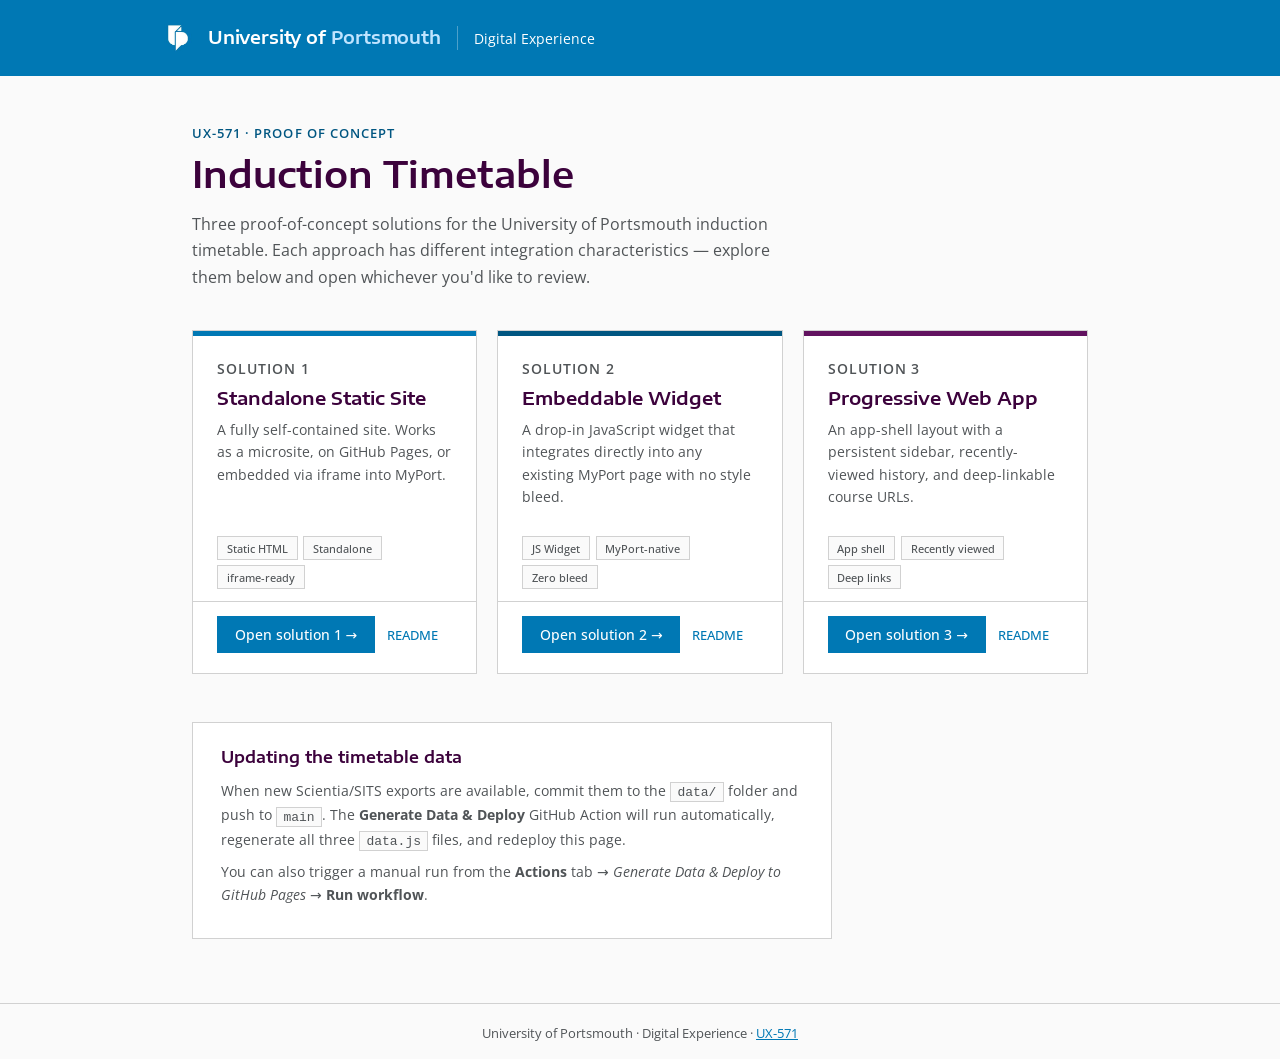
==== index.html @ 34054693 "updated files" ====
<!DOCTYPE html>
<html lang="en">
<head>
  <meta charset="UTF-8">
  <meta name="viewport" content="width=device-width, initial-scale=1.0">
  <title>Induction Timetable PoC | University of Portsmouth</title>
  <link rel="icon" type="image/png" href="favicon.png">
  <link rel="preconnect" href="https://fonts.googleapis.com">
  <link href="https://fonts.googleapis.com/css2?family=Open+Sans:wght@400;600;700&family=Encode+Sans+Expanded:wght@500;700&display=swap" rel="stylesheet">
  <style>
    *, *::before, *::after { box-sizing: border-box; margin: 0; padding: 0; }

    :root {
      --navy:      #0078B4;
      --navy-dark: #004F76;
      --heading:   #3C023C;
      --gold:      #621360;
      --teal:      #005681;
      --bg:        #FAFAFA;
      --surface:   #ffffff;
      --border:    #D1D1D1;
      --text:      #3C3C3C;
      --textm:     #505457;
      --focus:     #0078B4;
    }

    body {
      font-family: 'Open Sans', system-ui, sans-serif;
      background: var(--bg);
      color: var(--text);
      min-height: 100vh;
    }

    /* ── Header ── */
    .site-header {
      background: var(--navy);
      color: #fff;
      padding: 0 2rem;
    }
    .header-inner {
      max-width: 960px;
      margin: 0 auto;
      display: flex;
      align-items: center;
      gap: 1rem;
      padding: 1.25rem 0;
    }
    .uop-wordmark {
      display: inline-flex;
      align-items: center;
      gap: 0.75rem;
      font-family: 'Encode Sans Expanded', Helvetica, sans-serif;
      font-size: 1.1rem;
      font-weight: 600;
      letter-spacing: -0.01em;
      color: #fff;
      text-decoration: none;
      line-height: 1.2;
    }
    .uop-wordmark .wordmark-text span { color: #BFE4FF; }
    .header-divider {
      width: 1px;
      height: 1.5rem;
      background: rgba(255,255,255,0.3);
    }
    .header-context {
      font-size: 0.875rem;
      color: #FFFFFF;
    }

    /* ── Main ── */
    main {
      max-width: 960px;
      margin: 0 auto;
      padding: 3rem 2rem 4rem;
    }

    .page-eyebrow {
      font-size: 0.8125rem;
      font-weight: 600;
      letter-spacing: 0.08em;
      text-transform: uppercase;
      color: var(--teal);
      margin-bottom: 0.6rem;
    }
    h1 {
      font-family: 'Encode Sans Expanded', Helvetica, sans-serif;
      font-size: clamp(1.75rem, 4vw, 2.25rem);
      font-weight: 600;
      color: var(--heading);
      line-height: 1.2;
      margin-bottom: 1rem;
    }
    .page-intro {
      font-size: 1rem;
      color: var(--textm);
      line-height: 1.65;
      max-width: 600px;
      margin-bottom: 2.5rem;
    }

    /* ── Cards ── */
    .card-grid {
      display: grid;
      grid-template-columns: repeat(auto-fill, minmax(270px, 1fr));
      gap: 1.25rem;
      margin-bottom: 3rem;
    }

    .card {
      background: var(--surface);
      border: 1px solid var(--border);
      border-radius: 0;
      overflow: hidden;
      display: flex;
      flex-direction: column;
      transition: box-shadow 0.15s, transform 0.15s;
    }
    .card:hover {
      box-shadow: 0 4px 20px rgba(0,33,71,0.12);
      transform: translateY(-2px);
    }

    .card-accent {
      height: 5px;
    }
    .card-accent-1 { background: var(--navy); }
    .card-accent-2 { background: var(--teal); }
    .card-accent-3 { background: var(--gold); }

    .card-body {
      padding: 1.4rem 1.5rem 1rem;
      flex: 1;
    }
    .card-label {
      font-size: 0.72rem;
      font-weight: 600;
      letter-spacing: 0.07em;
      text-transform: uppercase;
      color: var(--textm);
      margin-bottom: 0.35rem;
    }
    .card h2 {
      font-family: 'Encode Sans Expanded', Helvetica, sans-serif;
      font-size: 1.15rem;
      font-weight: 600;
      color: var(--heading);
      margin-bottom: 0.6rem;
      line-height: 1.25;
    }
    .card p {
      font-size: 0.875rem;
      color: var(--textm);
      line-height: 1.6;
    }

    .card-tags {
      display: flex;
      flex-wrap: wrap;
      gap: 0.35rem;
      padding: 0.75rem 1.5rem;
    }
    .tag {
      font-size: 0.7rem;
      font-weight: 500;
      padding: 0.2rem 0.55rem;
      border-radius: 0;
      background: var(--bg);
      color: var(--textm);
      border: 1px solid var(--border);
    }

    .card-footer {
      padding: 0.9rem 1.5rem 1.25rem;
      border-top: 1px solid var(--border);
      display: flex;
      align-items: center;
      gap: 0.75rem;
    }
    .btn-primary {
      display: inline-flex;
      align-items: center;
      gap: 0.4rem;
      padding: 0.55rem 1.1rem;
      background: var(--navy);
      color: #fff;
      text-decoration: none;
      border-radius: 0;
      font-size: 0.875rem;
      font-weight: 500;
      transition: background 0.15s;
    }
    .btn-primary:hover { background: var(--navy-dark); }
    .btn-primary:focus-visible {
      outline: 3px solid var(--focus);
      outline-offset: 2px;
    }
    .btn-secondary {
      display: inline-flex;
      align-items: center;
      gap: 0.4rem;
      font-size: 0.8125rem;
      color: var(--navy);
      text-decoration: underline;
      text-decoration-color: transparent;
      font-weight: 500;
      transition: text-decoration-color 0.15s;
    }
    .btn-secondary:hover { text-decoration-color: currentColor; }
    .btn-secondary:focus-visible {
      outline: 3px solid var(--focus);
      outline-offset: 2px;
      border-radius: 0;
    }

    /* ── Info section ── */
    .info-section {
      background: var(--surface);
      border: 1px solid var(--border);
      border-radius: 0;
      padding: 1.5rem 1.75rem;
      max-width: 640px;
    }
    .info-section h2 {
      font-family: 'Encode Sans Expanded', Helvetica, sans-serif;
      font-size: 1rem;
      font-weight: 600;
      color: var(--heading);
      margin-bottom: 0.75rem;
    }
    .info-section p {
      font-size: 0.875rem;
      color: var(--textm);
      line-height: 1.65;
      margin-bottom: 0.5rem;
    }
    .info-section code {
      font-size: 0.8125rem;
      background: var(--bg);
      border: 1px solid var(--border);
      padding: 0.1rem 0.4rem;
      border-radius: 0;
    }

    /* ── Footer ── */
    .site-footer {
      border-top: 1px solid var(--border);
      padding: 1.25rem 2rem;
      text-align: center;
      font-size: 0.8125rem;
      color: var(--textm);
    }
    .site-footer a {
      color: var(--navy);
      text-decoration: underline;
    }

    @media (max-width: 520px) {
      main { padding: 2rem 1.25rem 3rem; }
      .card-grid { grid-template-columns: 1fr; }
    }
  </style>
</head>
<body>

<a class="sr-only" href="#main" style="position:absolute;left:-9999px;top:auto;width:1px;height:1px;overflow:hidden;focus:{position:static;width:auto;height:auto;}">Skip to main content</a>

<header class="site-header" role="banner">
  <div class="header-inner">
    <a class="uop-wordmark" href="https://www.port.ac.uk" aria-label="University of Portsmouth">
      <img src="favicon.png" alt="" width="36" height="36" style="display:block">
      <span class="wordmark-text">University of <span>Portsmouth</span></span>
    </a>
    <div class="header-divider" aria-hidden="true"></div>
    <span class="header-context">Digital Experience</span>
  </div>
</header>

<main id="main">
  <p class="page-eyebrow" aria-hidden="true">UX-571 · Proof of concept</p>
  <h1>Induction Timetable</h1>
  <p class="page-intro">Three proof-of-concept solutions for the University of Portsmouth induction timetable. Each approach has different integration characteristics — explore them below and open whichever you'd like to review.</p>

  <div class="card-grid" role="list">

    <!-- Solution 1 -->
    <article class="card" role="listitem">
      <div class="card-accent card-accent-1" aria-hidden="true"></div>
      <div class="card-body">
        <p class="card-label">Solution 1</p>
        <h2>Standalone Static Site</h2>
        <p>A fully self-contained site. Works as a microsite, on GitHub Pages, or embedded via iframe into MyPort.</p>
      </div>
      <div class="card-tags" aria-label="Solution tags">
        <span class="tag">Static HTML</span>
        <span class="tag">Standalone</span>
        <span class="tag">iframe-ready</span>
      </div>
      <div class="card-footer">
        <a class="btn-primary" href="solution1/index.html">Open solution 1 →</a>
        <a class="btn-secondary" href="solution1/README.md">README</a>
      </div>
    </article>

    <!-- Solution 2 -->
    <article class="card" role="listitem">
      <div class="card-accent card-accent-2" aria-hidden="true"></div>
      <div class="card-body">
        <p class="card-label">Solution 2</p>
        <h2>Embeddable Widget</h2>
        <p>A drop-in JavaScript widget that integrates directly into any existing MyPort page with no style bleed.</p>
      </div>
      <div class="card-tags" aria-label="Solution tags">
        <span class="tag">JS Widget</span>
        <span class="tag">MyPort-native</span>
        <span class="tag">Zero bleed</span>
      </div>
      <div class="card-footer">
        <a class="btn-primary" href="solution2/demo-search-page.html">Open solution 2 →</a>
        <a class="btn-secondary" href="solution2/README.md">README</a>
      </div>
    </article>

    <!-- Solution 3 -->
    <article class="card" role="listitem">
      <div class="card-accent card-accent-3" aria-hidden="true"></div>
      <div class="card-body">
        <p class="card-label">Solution 3</p>
        <h2>Progressive Web App</h2>
        <p>An app-shell layout with a persistent sidebar, recently-viewed history, and deep-linkable course URLs.</p>
      </div>
      <div class="card-tags" aria-label="Solution tags">
        <span class="tag">App shell</span>
        <span class="tag">Recently viewed</span>
        <span class="tag">Deep links</span>
      </div>
      <div class="card-footer">
        <a class="btn-primary" href="solution3/index.html">Open solution 3 →</a>
        <a class="btn-secondary" href="solution3/README.md">README</a>
      </div>
    </article>

  </div>

  <div class="info-section">
    <h2>Updating the timetable data</h2>
    <p>When new Scientia/SITS exports are available, commit them to the <code>data/</code> folder and push to <code>main</code>. The <strong>Generate Data &amp; Deploy</strong> GitHub Action will run automatically, regenerate all three <code>data.js</code> files, and redeploy this page.</p>
    <p>You can also trigger a manual run from the <strong>Actions</strong> tab → <em>Generate Data &amp; Deploy to GitHub Pages</em> → <strong>Run workflow</strong>.</p>
  </div>
</main>

<footer class="site-footer" role="contentinfo">
  University of Portsmouth · Digital Experience · <a href="https://digitaluop.atlassian.net/browse/UX-571">UX-571</a>
</footer>

</body>
</html>
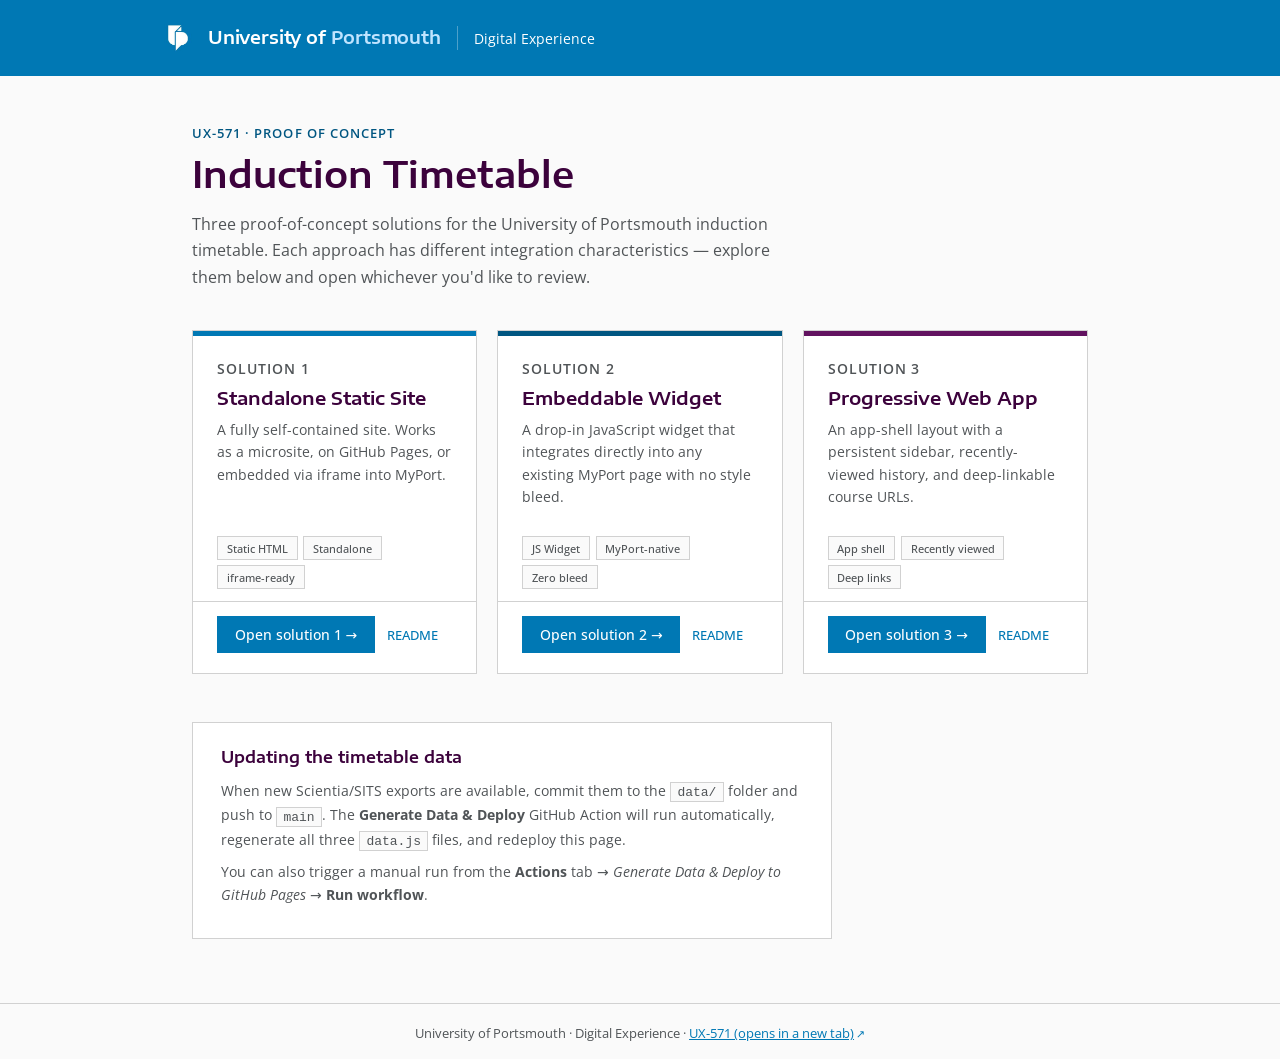
==== commit dd53f4d2: "Minor fixes and WCAG audit" ====
--- a/index.html
+++ b/index.html
@@ -31,6 +31,15 @@
       min-height: 100vh;
     }
 
+    /* Marker on links that leave this site — decorative; the
+       visually hidden "(opens in a new tab)" carries the meaning. */
+    .external-link-marker {
+      display: inline-block;
+      margin-left: 0.15em;
+      font-size: 0.85em;
+      line-height: 1;
+    }
+
     /* ── Header ── */
     .site-header {
       background: var(--navy);
@@ -267,7 +276,7 @@
 
 <header class="site-header" role="banner">
   <div class="header-inner">
-    <a class="uop-wordmark" href="https://www.port.ac.uk" aria-label="University of Portsmouth">
+    <a class="uop-wordmark" href="https://www.port.ac.uk" target="_blank" rel="noopener noreferrer" data-external-link aria-label="University of Portsmouth (opens in a new tab)">
       <img src="favicon.png" alt="" width="36" height="36" style="display:block">
       <span class="wordmark-text">University of <span>Portsmouth</span></span>
     </a>
@@ -281,17 +290,17 @@
   <h1>Induction Timetable</h1>
   <p class="page-intro">Three proof-of-concept solutions for the University of Portsmouth induction timetable. Each approach has different integration characteristics — explore them below and open whichever you'd like to review.</p>
 
-  <div class="card-grid" role="list">
+  <div class="card-grid">
 
     <!-- Solution 1 -->
-    <article class="card" role="listitem">
+    <article class="card">
       <div class="card-accent card-accent-1" aria-hidden="true"></div>
       <div class="card-body">
         <p class="card-label">Solution 1</p>
         <h2>Standalone Static Site</h2>
         <p>A fully self-contained site. Works as a microsite, on GitHub Pages, or embedded via iframe into MyPort.</p>
       </div>
-      <div class="card-tags" aria-label="Solution tags">
+      <div class="card-tags">
         <span class="tag">Static HTML</span>
         <span class="tag">Standalone</span>
         <span class="tag">iframe-ready</span>
@@ -303,14 +312,14 @@
     </article>
 
     <!-- Solution 2 -->
-    <article class="card" role="listitem">
+    <article class="card">
       <div class="card-accent card-accent-2" aria-hidden="true"></div>
       <div class="card-body">
         <p class="card-label">Solution 2</p>
         <h2>Embeddable Widget</h2>
         <p>A drop-in JavaScript widget that integrates directly into any existing MyPort page with no style bleed.</p>
       </div>
-      <div class="card-tags" aria-label="Solution tags">
+      <div class="card-tags">
         <span class="tag">JS Widget</span>
         <span class="tag">MyPort-native</span>
         <span class="tag">Zero bleed</span>
@@ -322,14 +331,14 @@
     </article>
 
     <!-- Solution 3 -->
-    <article class="card" role="listitem">
+    <article class="card">
       <div class="card-accent card-accent-3" aria-hidden="true"></div>
       <div class="card-body">
         <p class="card-label">Solution 3</p>
         <h2>Progressive Web App</h2>
         <p>An app-shell layout with a persistent sidebar, recently-viewed history, and deep-linkable course URLs.</p>
       </div>
-      <div class="card-tags" aria-label="Solution tags">
+      <div class="card-tags">
         <span class="tag">App shell</span>
         <span class="tag">Recently viewed</span>
         <span class="tag">Deep links</span>
@@ -350,8 +359,10 @@
 </main>
 
 <footer class="site-footer" role="contentinfo">
-  University of Portsmouth · Digital Experience · <a href="https://digitaluop.atlassian.net/browse/UX-571">UX-571</a>
+  University of Portsmouth · Digital Experience · <a href="https://digitaluop.atlassian.net/browse/UX-571" target="_blank" rel="noopener noreferrer" data-external-link>UX-571<span class="sr-only"> (opens in a new tab)</span><span class="external-link-marker" aria-hidden="true">↗</span></a>
 </footer>
 
+  <!-- Any link that leaves this site opens in a new tab and says so. -->
+  <script src="external-links.js"></script>
 </body>
 </html>
